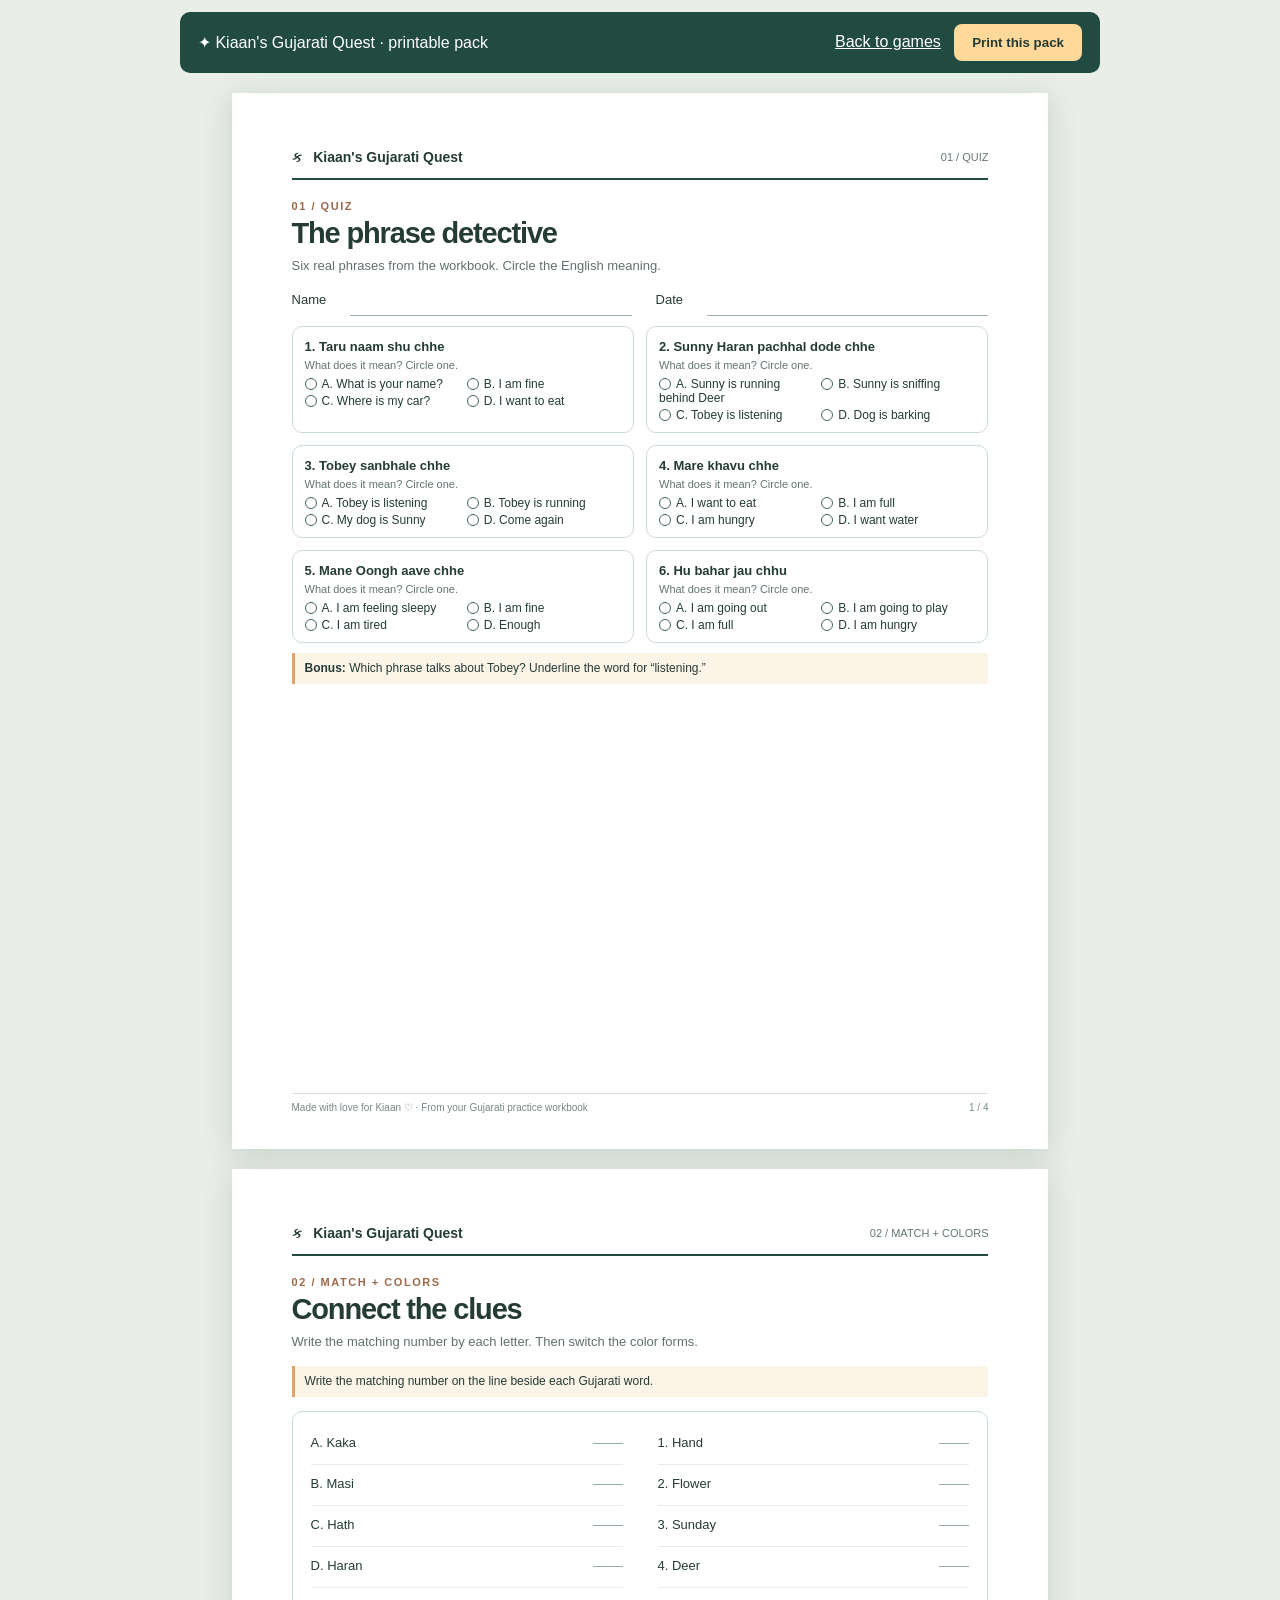
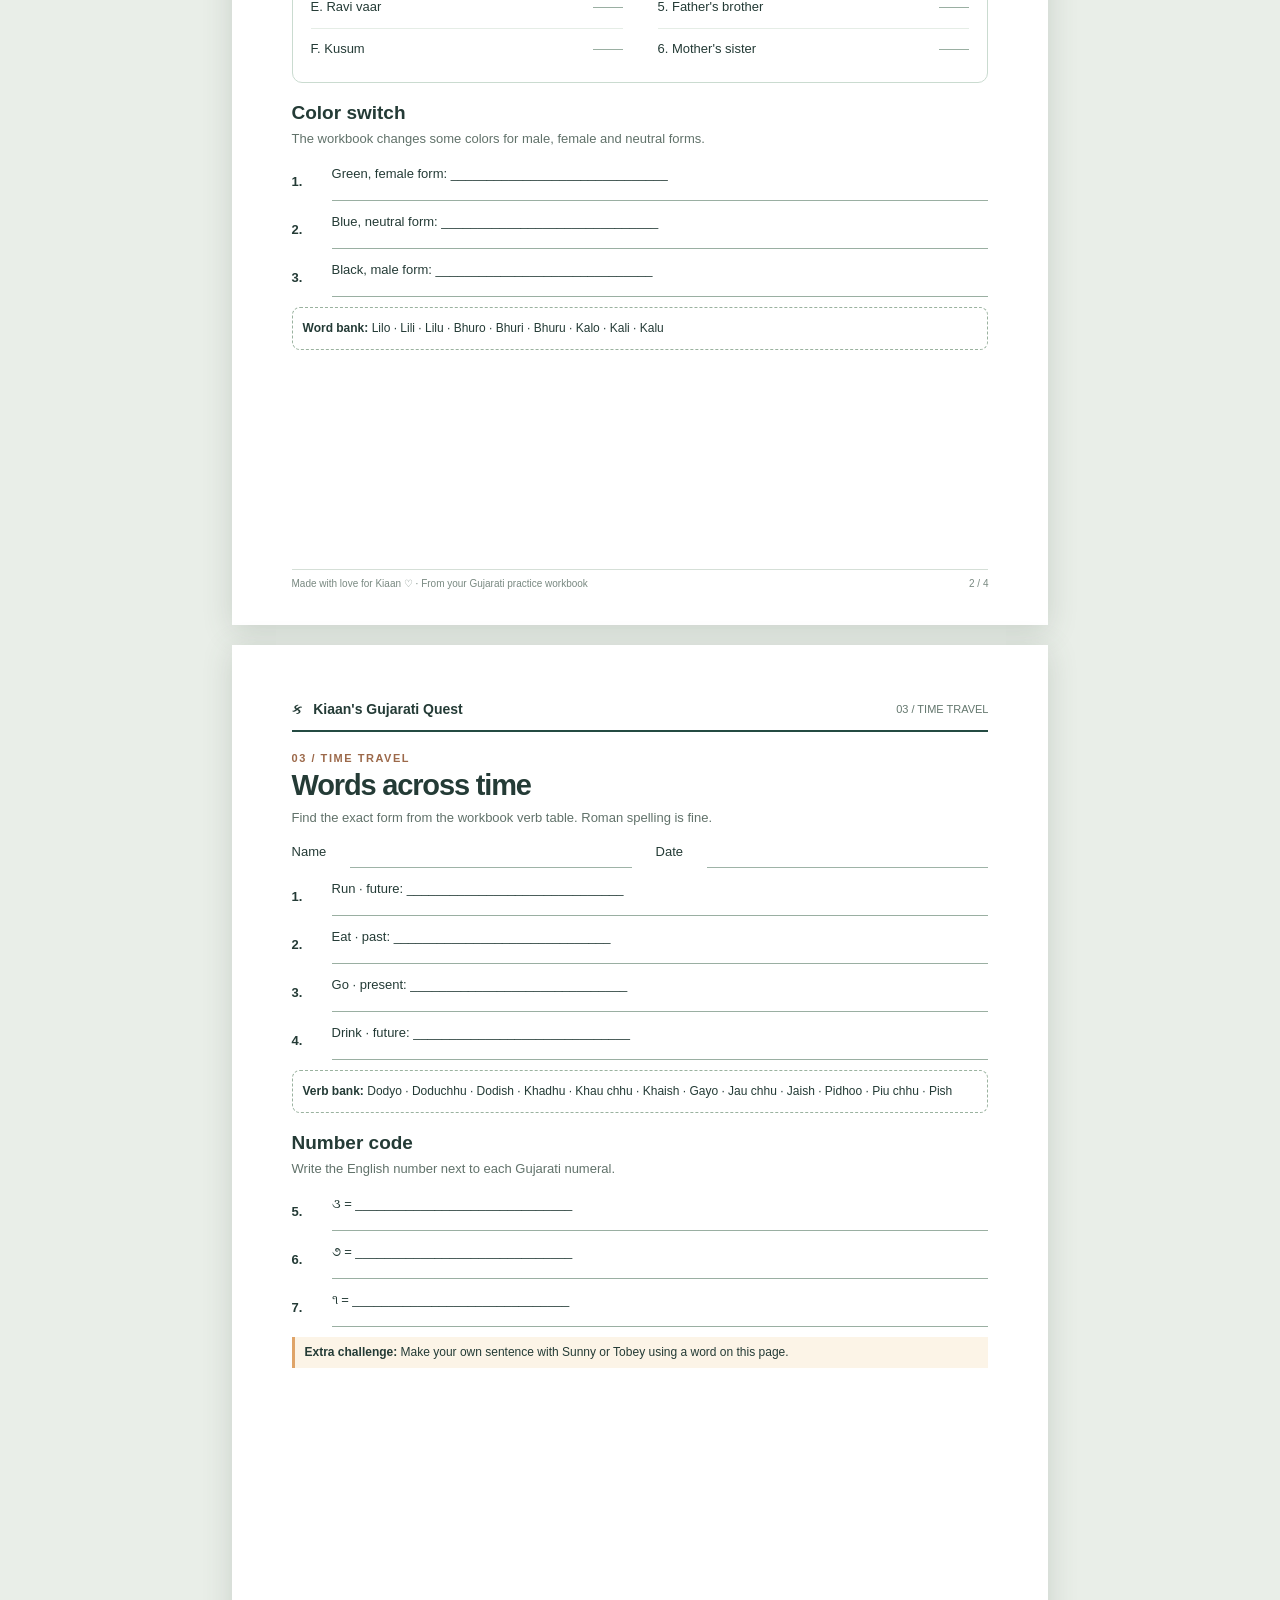
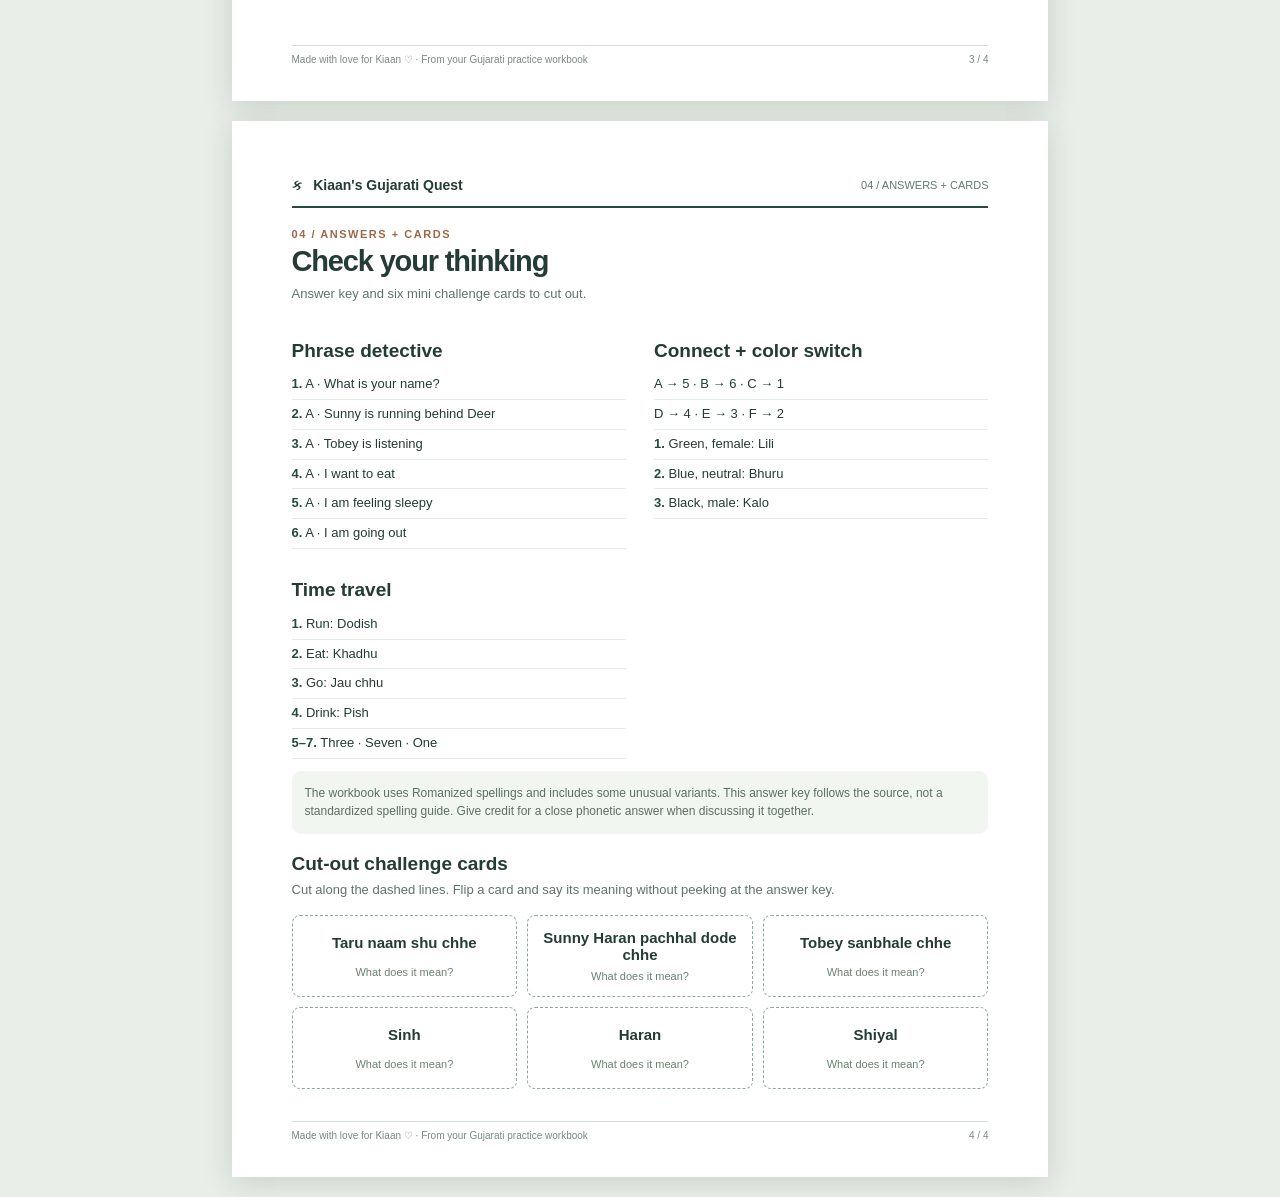
==== print.html @ 4baecba2 "Create print.html" ====
<!doctype html><html lang="en"><head><meta charset="utf-8"><meta name="viewport" content="width=device-width, initial-scale=1"><title>Kiaan's Gujarati Quest | Printable game</title><style>
:root{font-family:Arial,Helvetica,sans-serif;color:#243b36}*{box-sizing:border-box}body{margin:0;background:#e9eee8}.toolbar{max-width:920px;margin:12px auto;padding:12px 18px;background:#214a40;color:white;border-radius:10px;display:flex;align-items:center;justify-content:space-between;gap:10px}.toolbar a{color:white}.toolbar button{border:0;border-radius:8px;padding:11px 18px;background:#ffd99a;color:#203c36;font-weight:700;cursor:pointer}.sheet{width:8.5in;min-height:11in;margin:20px auto;padding:.58in .62in;background:white;box-shadow:0 5px 28px #40544630;position:relative;page-break-after:always}.sheet:last-child{page-break-after:auto}.mast{display:flex;justify-content:space-between;align-items:center;border-bottom:2px solid #244b42;padding-bottom:12px}.mast b{font-size:14px}.mast span{font-size:11px;color:#65786f}.eyebrow{margin:20px 0 4px;font-size:11px;letter-spacing:.14em;text-transform:uppercase;color:#9c694a;font-weight:700}h1{font-size:29px;letter-spacing:-.04em;margin:5px 0 7px}h2{font-size:19px;margin:19px 0 6px}p{font-size:13px;line-height:1.45}.sub{color:#61726a;margin:3px 0 14px}.line{height:1px;background:#cbd6d0}.name-row{display:flex;gap:24px;font-size:13px;margin:16px 0 10px}.name-row span{flex:1;border-bottom:1px solid #9eb3a7;min-height:24px}.qgrid{display:grid;grid-template-columns:1fr 1fr;gap:12px}.q{border:1px solid #cadbd0;border-radius:10px;padding:10px 12px;min-height:91px;break-inside:avoid}.q b{font-size:13px}.q small{display:block;color:#61756a;margin:4px 0;font-size:11px}.choices{display:grid;grid-template-columns:1fr 1fr;gap:3px 8px;margin-top:6px;font-size:12px}.choices span{white-space:normal}.bubble{display:inline-block;width:12px;height:12px;border:1.5px solid #45645a;border-radius:50%;vertical-align:middle;margin-right:5px}.instructions{border-left:3px solid #dfa469;padding:7px 10px;background:#fcf4e7;font-size:12px;margin:10px 0 14px}.pairbox{border:1px solid #cadbd0;border-radius:10px;padding:12px 18px;display:grid;grid-template-columns:1fr 1fr;gap:0 35px}.pairbox p{display:flex;align-items:center;justify-content:space-between;margin:0;min-height:41px;border-bottom:1px solid #e5ede6;font-size:13px}.pairbox p:nth-last-child(-n+2){border:0}.pairbox i{display:inline-block;width:30px;border-bottom:1px solid #9aafa2}.write-row{display:grid;grid-template-columns:30px 1fr;gap:10px;align-items:center;margin:5px 0 10px;font-size:13px}.write-row>div{border-bottom:1px solid #9aafa2;min-height:38px;padding-top:3px}.wordbank{padding:10px;border:1px dashed #9ab29f;border-radius:8px;font-size:12px;line-height:1.8}.foot{position:absolute;bottom:.37in;left:.62in;right:.62in;font-size:10px;color:#798981;border-top:1px solid #d5dfd7;padding-top:8px;display:flex;justify-content:space-between}.key-grid{display:grid;grid-template-columns:1fr 1fr;gap:8px 28px;font-size:13px;line-height:1.45}.key-grid p{margin:0;padding:5px 0;border-bottom:1px solid #e5ece5}.key-grid b{color:#244b42}.note{font-size:12px;color:#5b7065;background:#f2f6f0;padding:13px;border-radius:9px;line-height:1.55}.card-grid{display:grid;grid-template-columns:repeat(3,1fr);gap:10px;margin:15px 0}.card{height:82px;border:1.5px dashed #8aab98;border-radius:8px;display:grid;place-items:center;text-align:center;padding:10px;font-size:15px;font-weight:700;break-inside:avoid}.card small{font-size:11px;font-weight:400;color:#698272}.print-extras{display:none}@media(max-width:900px){.sheet{width:min(8.5in,100%);margin:12px auto;padding:32px 24px}.toolbar{margin:0;border-radius:0}.foot{left:24px;right:24px}}@media(max-width:600px){.qgrid,.key-grid{grid-template-columns:1fr}.card-grid{grid-template-columns:repeat(2,1fr)}.sheet{min-height:0;padding-bottom:70px}.foot{bottom:18px}.toolbar{font-size:12px}}@page{size:letter;margin:0}@media print{body{background:white}.toolbar{display:none}.sheet{width:8.5in;height:11in;min-height:11in;margin:0;box-shadow:none;padding:.58in .62in;overflow:hidden;break-after:page;page-break-after:always}.sheet:last-child{break-after:auto;page-break-after:auto}.qgrid,.key-grid{grid-template-columns:1fr 1fr}.card-grid{grid-template-columns:repeat(3,1fr)}.foot{left:.62in;right:.62in;bottom:.37in}button{display:none}}
</style></head><body><div class="toolbar"><span>✦ Kiaan's Gujarati Quest · printable pack</span><div><a href="./">Back to games</a> &nbsp; <button onclick="window.print()">Print this pack</button></div></div><main id="pack"></main><script src="content.js"></script><script>
const D=window.WORKBOOK,esc=s=>String(s).replace(/[&<>"']/g,c=>({'&':'&amp;','<':'&lt;','>':'&gt;','"':'&quot;',"'":'&#39;'}[c]));const wrap=(section,title,intro,body,n)=>`<section class="sheet"><div class="mast"><b>ક &nbsp; Kiaan's Gujarati Quest</b><span>${section}</span></div><div class="eyebrow">${section}</div><h1>${title}</h1><p class="sub">${intro}</p>${body}<div class="foot"><span>Made with love for Kiaan ♡ · From your Gujarati practice workbook</span><span>${n} / 4</span></div></section>`;
const phrases=[D.phrases[0],D.phrases.find(x=>x.gu.startsWith('Sunny Haran')),D.phrases.find(x=>x.gu.startsWith('Tobey')),D.phrases.find(x=>x.gu==='Mare khavu chhe'),D.phrases.find(x=>x.gu==='Mane Oongh aave chhe'),D.phrases.find(x=>x.gu==='Hu bahar jau chhu')];const options=[['What is your name?','I am fine','Where is my car?','I want to eat'],['Sunny is running behind Deer','Sunny is sniffing','Tobey is listening','Dog is barking'],['Tobey is listening','Tobey is running','My dog is Sunny','Come again'],['I want to eat','I am full','I am hungry','I want water'],['I am feeling sleepy','I am fine','I am tired','Enough'],['I am going out','I am going to play','I am full','I am hungry']];let mc=phrases.map((x,i)=>`<div class="q"><b>${i+1}. ${esc(x.gu)}</b><small>What does it mean? Circle one.</small><div class="choices">${options[i].map((a,j)=>`<span><i class="bubble"></i>${'ABCD'[j]}. ${esc(a)}</span>`).join('')}</div></div>`).join('');let page1=wrap('01 / QUIZ','The phrase detective','Six real phrases from the workbook. Circle the English meaning.','<div class="name-row">Name <span></span> Date <span></span></div><div class="qgrid">'+mc+'</div><p class="instructions"><b>Bonus:</b> Which phrase talks about Tobey? Underline the word for “listening.”</p>',1);
let left=[['A','Kaka'],['B','Masi'],['C','Hath'],['D','Haran'],['E','Ravi vaar'],['F','Kusum']],right=[['1','Hand'],['2','Flower'],['3','Sunday'],['4','Deer'],['5',"Father's brother"],['6',"Mother's sister"]];let pairs='<div class="pairbox">'+left.map((x,i)=>`<p>${x[0]}. ${x[1]} <i></i></p><p>${right[i][0]}. ${right[i][1]} <i></i></p>`).join('')+'</div>';let colors=D.colors.filter(x=>['Green','Blue','Black'].includes(x.en));let questions=colors.map((x,i)=>`<div class="write-row"><b>${i+1}.</b><div>${x.en}, ${['female','neutral','male'][i]} form: ______________________________</div></div>`).join('');let page2=wrap('02 / MATCH + COLORS','Connect the clues','Write the matching number by each letter. Then switch the color forms.',`<p class="instructions">Write the matching number on the line beside each Gujarati word.</p>${pairs}<h2>Color switch</h2><p class="sub">The workbook changes some colors for male, female and neutral forms.</p>${questions}<div class="wordbank"><b>Word bank:</b> ${[...new Set(colors.flatMap(x=>[x.male,x.female,x.neutral]))].join(' · ')}</div>`,2);
let v=D.verbs.filter(x=>['Run','Eat','Go','Drink'].includes(x.en));let tense=v.map((x,i)=>`<div class="write-row"><b>${i+1}.</b><div>${x.en} · ${['future','past','present','future'][i]}: ______________________________</div></div>`).join('');let nums=D.numbers.slice(0,8);let numberQuestions=[['૩','Three'],['૭','Seven'],['૧','One']];let page3=wrap('03 / TIME TRAVEL','Words across time','Find the exact form from the workbook verb table. Roman spelling is fine.',`<div class="name-row">Name <span></span> Date <span></span></div>${tense}<div class="wordbank"><b>Verb bank:</b> ${v.flatMap(x=>[x.past,x.present,x.future]).join(' · ')}</div><h2>Number code</h2><p class="sub">Write the English number next to each Gujarati numeral.</p>${numberQuestions.map((x,i)=>`<div class="write-row"><b>${i+5}.</b><div>${x[0]} = ______________________________</div></div>`).join('')}<p class="instructions"><b>Extra challenge:</b> Make your own sentence with Sunny or Tobey using a word on this page.</p>`,3);
let answers=`<div class="key-grid"><div><h2>Phrase detective</h2>${phrases.map((x,i)=>`<p><b>${i+1}.</b> ${'ABCD'[options[i].indexOf(x.en)]} · ${esc(x.en)}</p>`).join('')}</div><div><h2>Connect + color switch</h2><p>A → 5 · B → 6 · C → 1</p><p>D → 4 · E → 3 · F → 2</p>${colors.map((x,i)=>`<p><b>${i+1}.</b> ${x.en}, ${['female','neutral','male'][i]}: ${esc(x[['female','neutral','male'][i]])}</p>`).join('')}</div><div><h2>Time travel</h2>${v.map((x,i)=>`<p><b>${i+1}.</b> ${x.en}: ${esc(x[['future','past','present','future'][i]])}</p>`).join('')}<p><b>5–7.</b> Three · Seven · One</p></div></div><p class="note">The workbook uses Romanized spellings and includes some unusual variants. This answer key follows the source, not a standardized spelling guide. Give credit for a close phonetic answer when discussing it together.</p><h2>Cut-out challenge cards</h2><p class="sub">Cut along the dashed lines. Flip a card and say its meaning without peeking at the answer key.</p><div class="card-grid">${[...phrases.slice(0,3),...D.animals.slice(-3)].map(x=>`<div class="card">${esc(x.gu)}<small>What does it mean?</small></div>`).join('')}</div>`;let page4=wrap('04 / ANSWERS + CARDS','Check your thinking','Answer key and six mini challenge cards to cut out.',answers,4);document.querySelector('#pack').innerHTML=page1+page2+page3+page4;
</script></body></html>
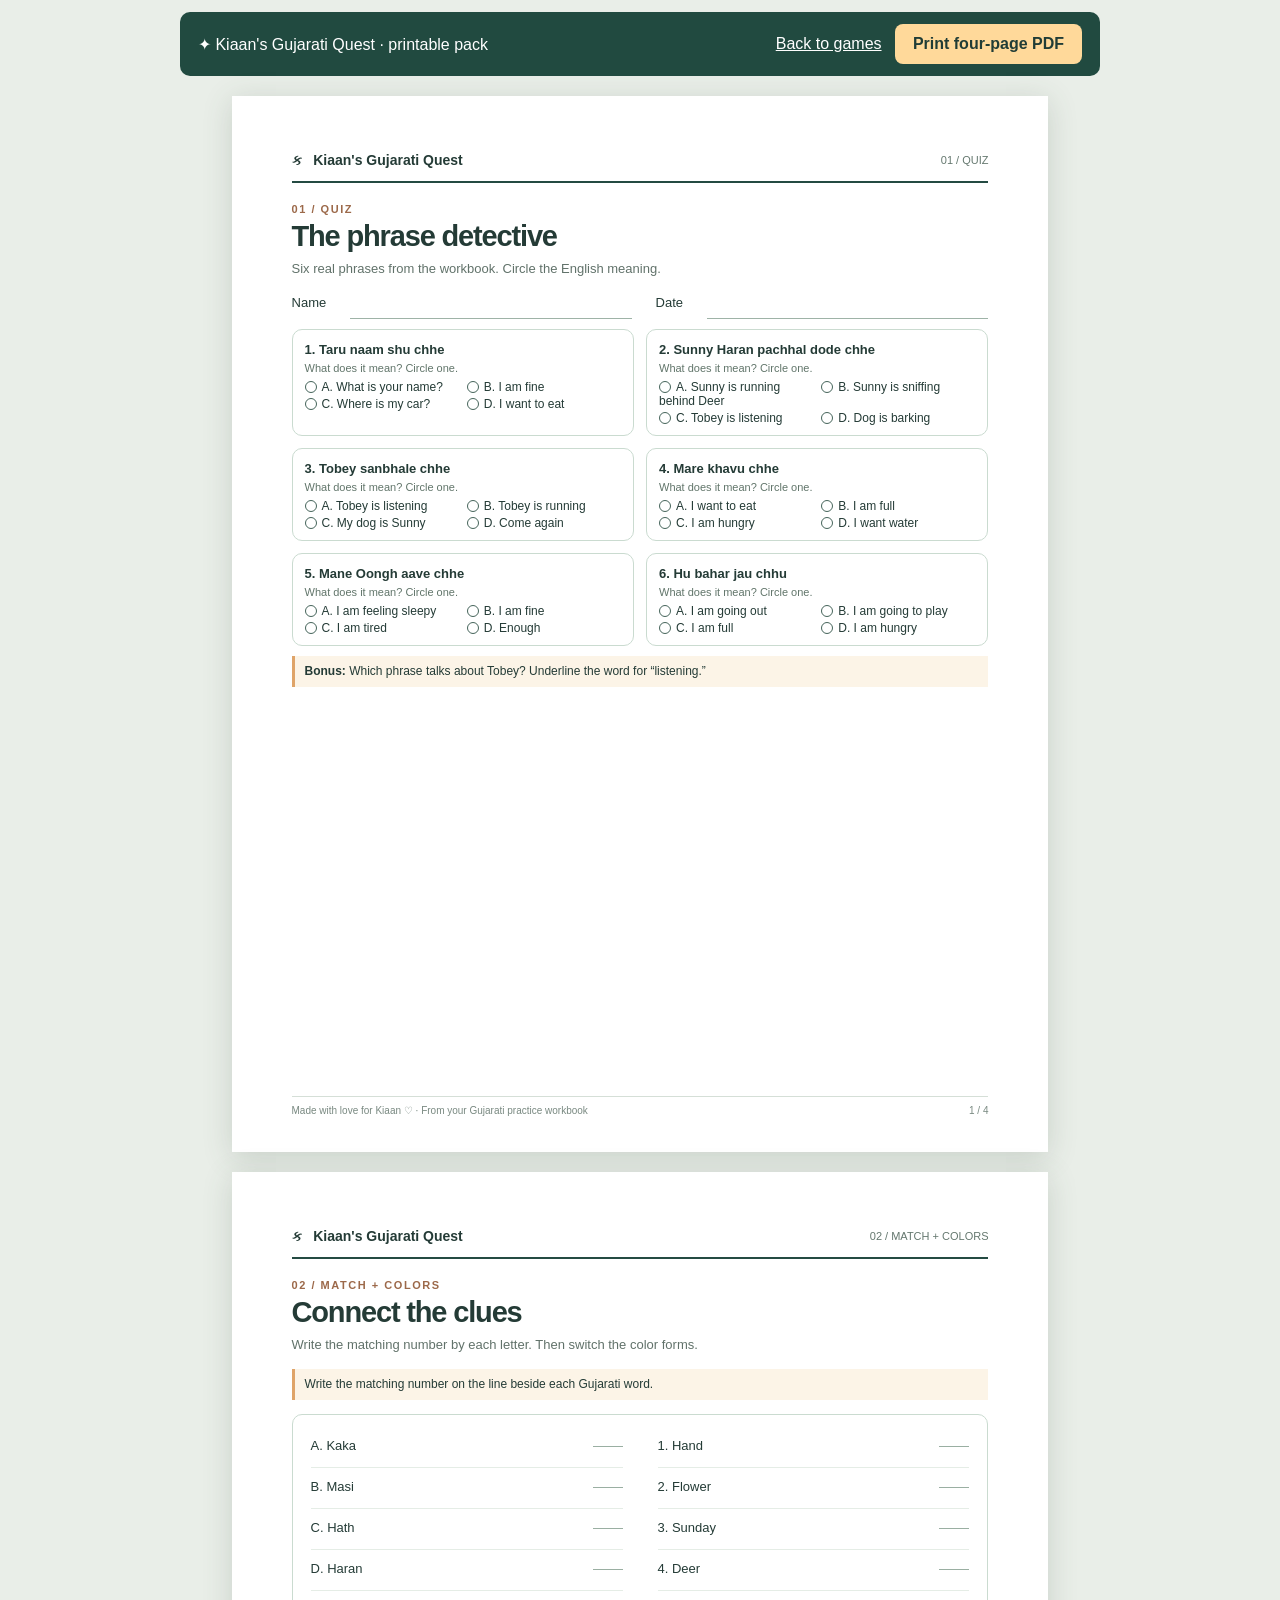
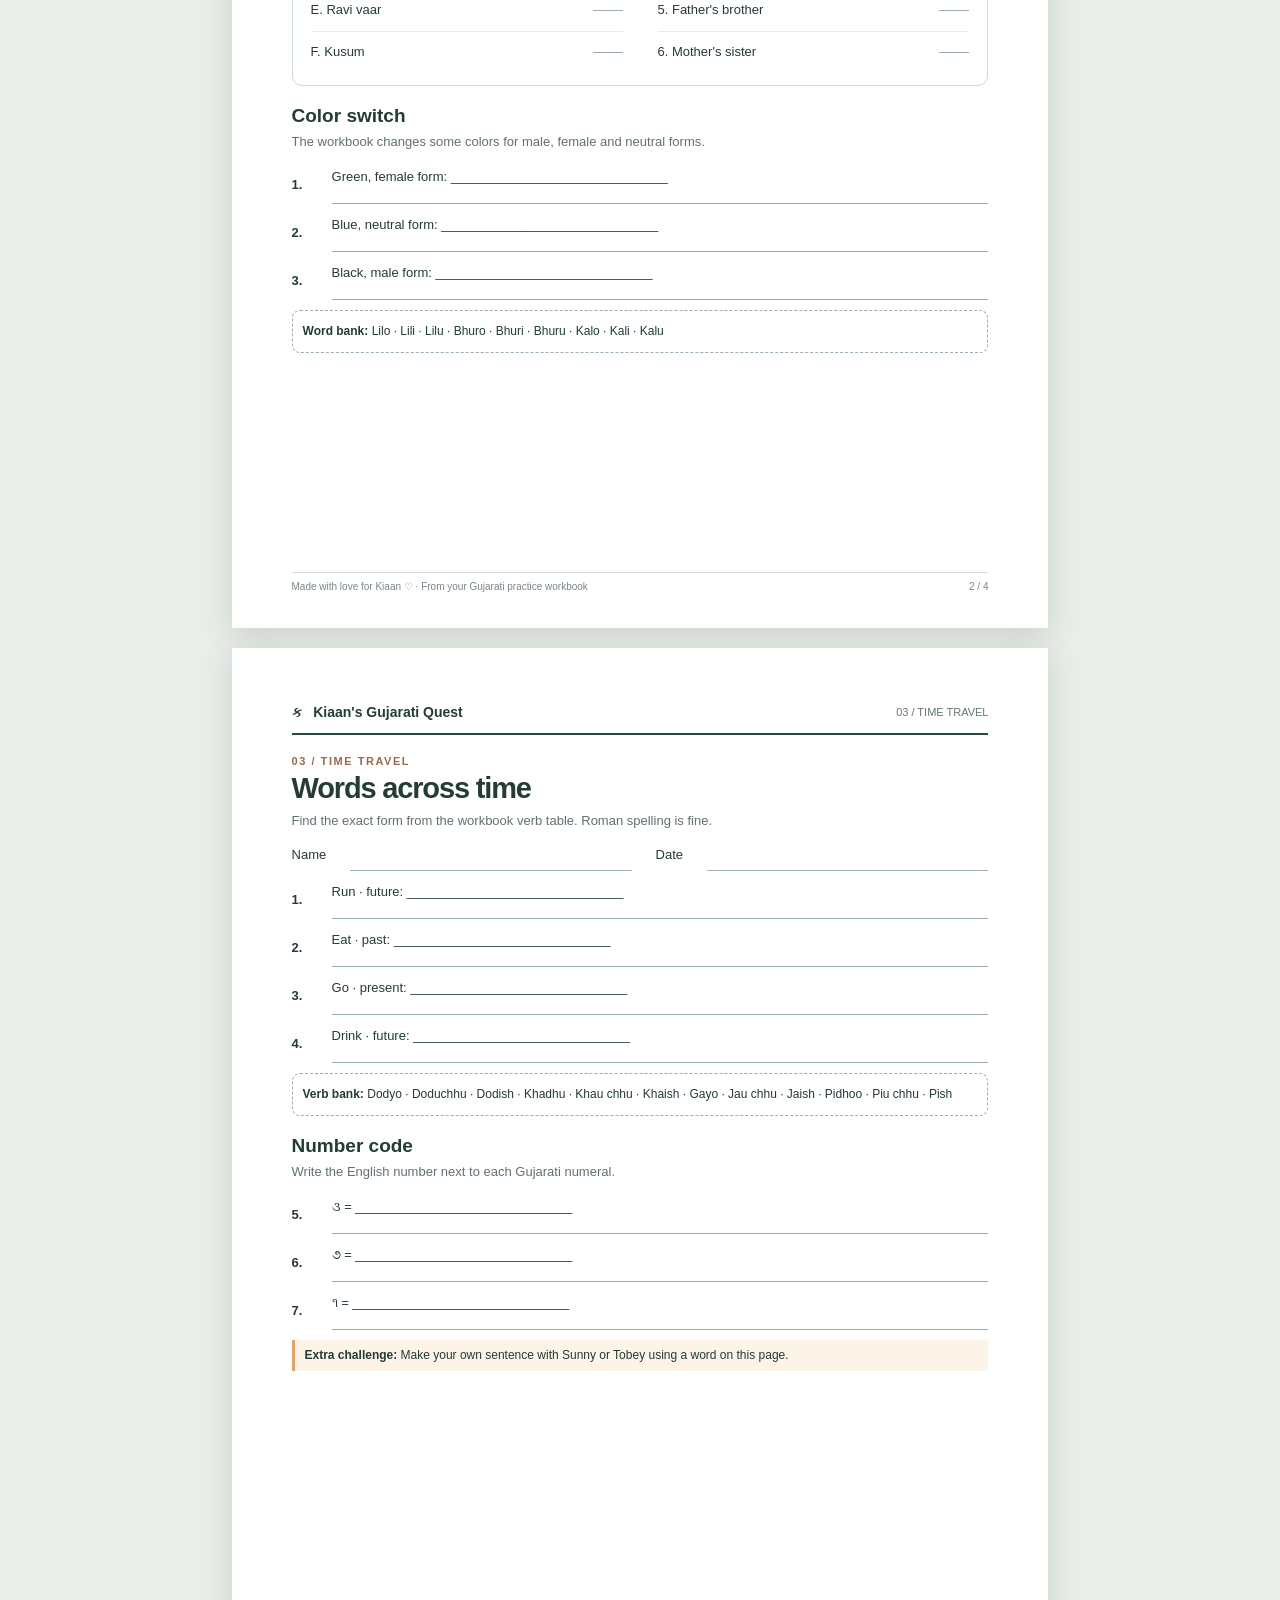
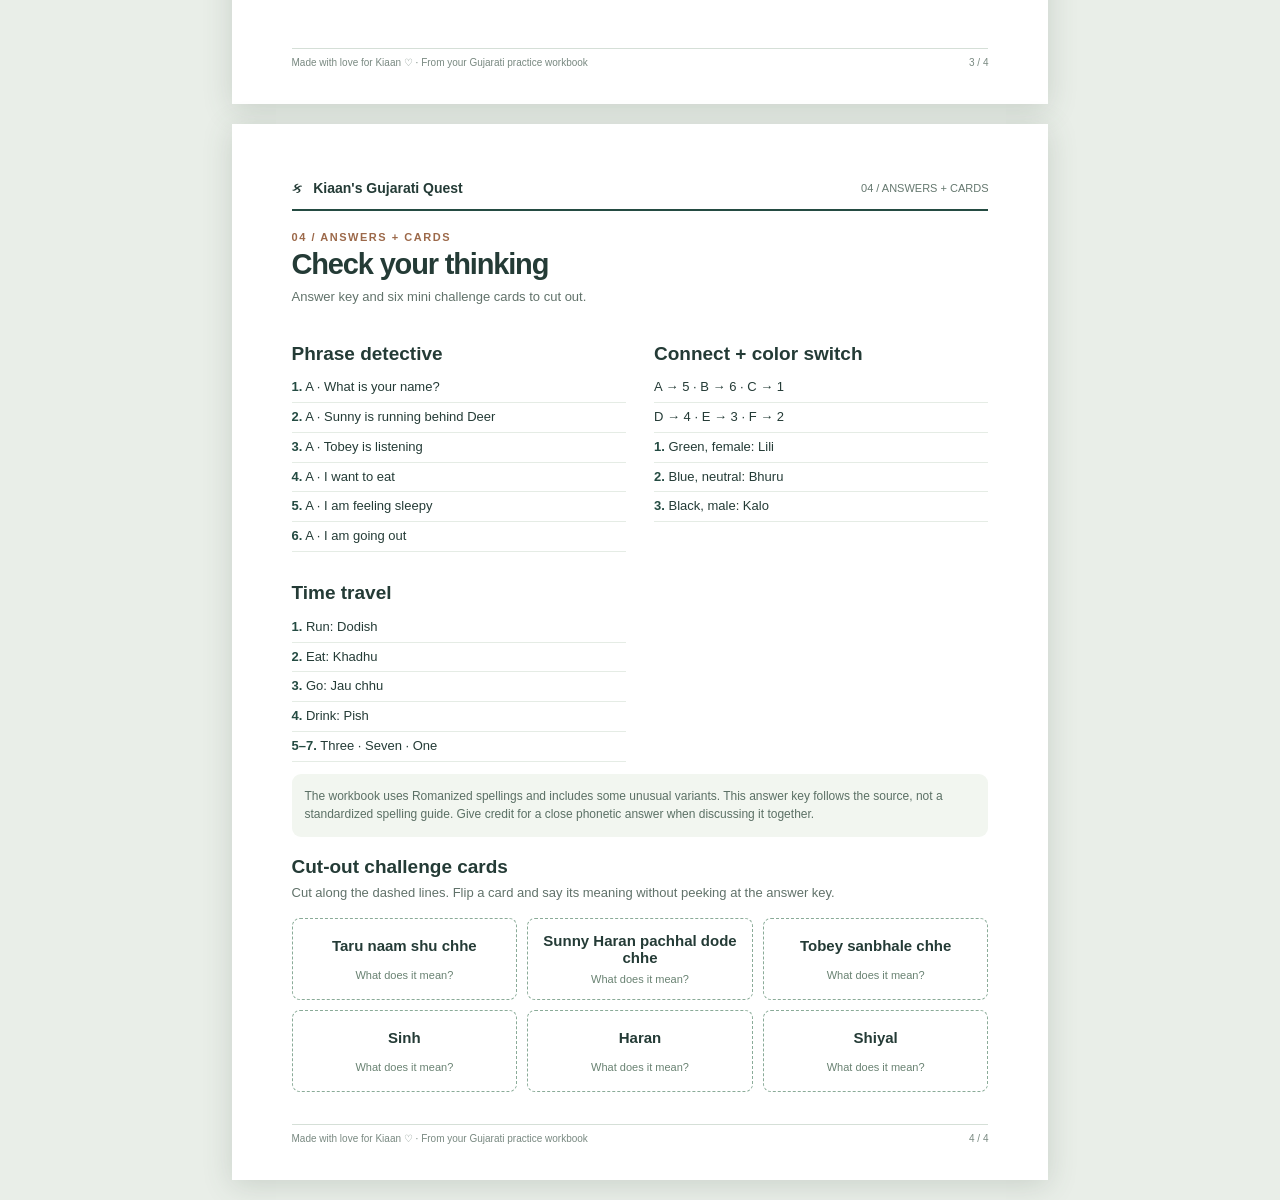
==== commit 51609552: "Fix printable quiz blank pages and link four-page PDF" ====
--- a/print.html
+++ b/print.html
@@ -1,6 +1,6 @@
 <!doctype html><html lang="en"><head><meta charset="utf-8"><meta name="viewport" content="width=device-width, initial-scale=1"><title>Kiaan's Gujarati Quest | Printable game</title><style>
-:root{font-family:Arial,Helvetica,sans-serif;color:#243b36}*{box-sizing:border-box}body{margin:0;background:#e9eee8}.toolbar{max-width:920px;margin:12px auto;padding:12px 18px;background:#214a40;color:white;border-radius:10px;display:flex;align-items:center;justify-content:space-between;gap:10px}.toolbar a{color:white}.toolbar button{border:0;border-radius:8px;padding:11px 18px;background:#ffd99a;color:#203c36;font-weight:700;cursor:pointer}.sheet{width:8.5in;min-height:11in;margin:20px auto;padding:.58in .62in;background:white;box-shadow:0 5px 28px #40544630;position:relative;page-break-after:always}.sheet:last-child{page-break-after:auto}.mast{display:flex;justify-content:space-between;align-items:center;border-bottom:2px solid #244b42;padding-bottom:12px}.mast b{font-size:14px}.mast span{font-size:11px;color:#65786f}.eyebrow{margin:20px 0 4px;font-size:11px;letter-spacing:.14em;text-transform:uppercase;color:#9c694a;font-weight:700}h1{font-size:29px;letter-spacing:-.04em;margin:5px 0 7px}h2{font-size:19px;margin:19px 0 6px}p{font-size:13px;line-height:1.45}.sub{color:#61726a;margin:3px 0 14px}.line{height:1px;background:#cbd6d0}.name-row{display:flex;gap:24px;font-size:13px;margin:16px 0 10px}.name-row span{flex:1;border-bottom:1px solid #9eb3a7;min-height:24px}.qgrid{display:grid;grid-template-columns:1fr 1fr;gap:12px}.q{border:1px solid #cadbd0;border-radius:10px;padding:10px 12px;min-height:91px;break-inside:avoid}.q b{font-size:13px}.q small{display:block;color:#61756a;margin:4px 0;font-size:11px}.choices{display:grid;grid-template-columns:1fr 1fr;gap:3px 8px;margin-top:6px;font-size:12px}.choices span{white-space:normal}.bubble{display:inline-block;width:12px;height:12px;border:1.5px solid #45645a;border-radius:50%;vertical-align:middle;margin-right:5px}.instructions{border-left:3px solid #dfa469;padding:7px 10px;background:#fcf4e7;font-size:12px;margin:10px 0 14px}.pairbox{border:1px solid #cadbd0;border-radius:10px;padding:12px 18px;display:grid;grid-template-columns:1fr 1fr;gap:0 35px}.pairbox p{display:flex;align-items:center;justify-content:space-between;margin:0;min-height:41px;border-bottom:1px solid #e5ede6;font-size:13px}.pairbox p:nth-last-child(-n+2){border:0}.pairbox i{display:inline-block;width:30px;border-bottom:1px solid #9aafa2}.write-row{display:grid;grid-template-columns:30px 1fr;gap:10px;align-items:center;margin:5px 0 10px;font-size:13px}.write-row>div{border-bottom:1px solid #9aafa2;min-height:38px;padding-top:3px}.wordbank{padding:10px;border:1px dashed #9ab29f;border-radius:8px;font-size:12px;line-height:1.8}.foot{position:absolute;bottom:.37in;left:.62in;right:.62in;font-size:10px;color:#798981;border-top:1px solid #d5dfd7;padding-top:8px;display:flex;justify-content:space-between}.key-grid{display:grid;grid-template-columns:1fr 1fr;gap:8px 28px;font-size:13px;line-height:1.45}.key-grid p{margin:0;padding:5px 0;border-bottom:1px solid #e5ece5}.key-grid b{color:#244b42}.note{font-size:12px;color:#5b7065;background:#f2f6f0;padding:13px;border-radius:9px;line-height:1.55}.card-grid{display:grid;grid-template-columns:repeat(3,1fr);gap:10px;margin:15px 0}.card{height:82px;border:1.5px dashed #8aab98;border-radius:8px;display:grid;place-items:center;text-align:center;padding:10px;font-size:15px;font-weight:700;break-inside:avoid}.card small{font-size:11px;font-weight:400;color:#698272}.print-extras{display:none}@media(max-width:900px){.sheet{width:min(8.5in,100%);margin:12px auto;padding:32px 24px}.toolbar{margin:0;border-radius:0}.foot{left:24px;right:24px}}@media(max-width:600px){.qgrid,.key-grid{grid-template-columns:1fr}.card-grid{grid-template-columns:repeat(2,1fr)}.sheet{min-height:0;padding-bottom:70px}.foot{bottom:18px}.toolbar{font-size:12px}}@page{size:letter;margin:0}@media print{body{background:white}.toolbar{display:none}.sheet{width:8.5in;height:11in;min-height:11in;margin:0;box-shadow:none;padding:.58in .62in;overflow:hidden;break-after:page;page-break-after:always}.sheet:last-child{break-after:auto;page-break-after:auto}.qgrid,.key-grid{grid-template-columns:1fr 1fr}.card-grid{grid-template-columns:repeat(3,1fr)}.foot{left:.62in;right:.62in;bottom:.37in}button{display:none}}
-</style></head><body><div class="toolbar"><span>✦ Kiaan's Gujarati Quest · printable pack</span><div><a href="./">Back to games</a> &nbsp; <button onclick="window.print()">Print this pack</button></div></div><main id="pack"></main><script src="content.js"></script><script>
+:root{font-family:Arial,Helvetica,sans-serif;color:#243b36}*{box-sizing:border-box}body{margin:0;background:#e9eee8}.toolbar{max-width:920px;margin:12px auto;padding:12px 18px;background:#214a40;color:white;border-radius:10px;display:flex;align-items:center;justify-content:space-between;gap:10px}.toolbar a{color:white}.toolbar .print-button{display:inline-block;border:0;border-radius:8px;padding:11px 18px;background:#ffd99a;color:#203c36;font-weight:700;cursor:pointer;text-decoration:none}.sheet{width:8.5in;min-height:11in;margin:20px auto;padding:.58in .62in;background:white;box-shadow:0 5px 28px #40544630;position:relative;page-break-after:always}.sheet:last-child{page-break-after:auto}.mast{display:flex;justify-content:space-between;align-items:center;border-bottom:2px solid #244b42;padding-bottom:12px}.mast b{font-size:14px}.mast span{font-size:11px;color:#65786f}.eyebrow{margin:20px 0 4px;font-size:11px;letter-spacing:.14em;text-transform:uppercase;color:#9c694a;font-weight:700}h1{font-size:29px;letter-spacing:-.04em;margin:5px 0 7px}h2{font-size:19px;margin:19px 0 6px}p{font-size:13px;line-height:1.45}.sub{color:#61726a;margin:3px 0 14px}.line{height:1px;background:#cbd6d0}.name-row{display:flex;gap:24px;font-size:13px;margin:16px 0 10px}.name-row span{flex:1;border-bottom:1px solid #9eb3a7;min-height:24px}.qgrid{display:grid;grid-template-columns:1fr 1fr;gap:12px}.q{border:1px solid #cadbd0;border-radius:10px;padding:10px 12px;min-height:91px;break-inside:avoid}.q b{font-size:13px}.q small{display:block;color:#61756a;margin:4px 0;font-size:11px}.choices{display:grid;grid-template-columns:1fr 1fr;gap:3px 8px;margin-top:6px;font-size:12px}.choices span{white-space:normal}.bubble{display:inline-block;width:12px;height:12px;border:1.5px solid #45645a;border-radius:50%;vertical-align:middle;margin-right:5px}.instructions{border-left:3px solid #dfa469;padding:7px 10px;background:#fcf4e7;font-size:12px;margin:10px 0 14px}.pairbox{border:1px solid #cadbd0;border-radius:10px;padding:12px 18px;display:grid;grid-template-columns:1fr 1fr;gap:0 35px}.pairbox p{display:flex;align-items:center;justify-content:space-between;margin:0;min-height:41px;border-bottom:1px solid #e5ede6;font-size:13px}.pairbox p:nth-last-child(-n+2){border:0}.pairbox i{display:inline-block;width:30px;border-bottom:1px solid #9aafa2}.write-row{display:grid;grid-template-columns:30px 1fr;gap:10px;align-items:center;margin:5px 0 10px;font-size:13px}.write-row>div{border-bottom:1px solid #9aafa2;min-height:38px;padding-top:3px}.wordbank{padding:10px;border:1px dashed #9ab29f;border-radius:8px;font-size:12px;line-height:1.8}.foot{position:absolute;bottom:.37in;left:.62in;right:.62in;font-size:10px;color:#798981;border-top:1px solid #d5dfd7;padding-top:8px;display:flex;justify-content:space-between}.key-grid{display:grid;grid-template-columns:1fr 1fr;gap:8px 28px;font-size:13px;line-height:1.45}.key-grid p{margin:0;padding:5px 0;border-bottom:1px solid #e5ece5}.key-grid b{color:#244b42}.note{font-size:12px;color:#5b7065;background:#f2f6f0;padding:13px;border-radius:9px;line-height:1.55}.card-grid{display:grid;grid-template-columns:repeat(3,1fr);gap:10px;margin:15px 0}.card{height:82px;border:1.5px dashed #8aab98;border-radius:8px;display:grid;place-items:center;text-align:center;padding:10px;font-size:15px;font-weight:700;break-inside:avoid}.card small{font-size:11px;font-weight:400;color:#698272}.print-extras{display:none}@media(max-width:900px){.sheet{width:min(8.5in,100%);margin:12px auto;padding:32px 24px}.toolbar{margin:0;border-radius:0}.foot{left:24px;right:24px}}@media(max-width:600px){.qgrid,.key-grid{grid-template-columns:1fr}.card-grid{grid-template-columns:repeat(2,1fr)}.sheet{min-height:0;padding-bottom:70px}.foot{bottom:18px}.toolbar{font-size:12px}}@page{size:letter;margin:.5in}@media print{html,body,main{margin:0;padding:0}body{background:white}.toolbar{display:none}.sheet{display:block;position:relative;width:auto;height:auto;min-height:9.6in;margin:0;padding:0;box-shadow:none;overflow:visible;break-inside:auto;page-break-inside:auto;break-before:auto;page-break-before:auto;break-after:page;page-break-after:always}.sheet:last-child{break-after:auto;page-break-after:auto}.qgrid,.key-grid{grid-template-columns:1fr 1fr}.card-grid{grid-template-columns:repeat(3,1fr)}.foot{position:absolute;display:flex;left:0;right:0;bottom:0}button{display:none}}
+</style></head><body><div class="toolbar"><span>✦ Kiaan's Gujarati Quest · printable pack</span><div><a href="./">Back to games</a> &nbsp; <a class="print-button" href="https://drive.google.com/file/d/1RoGqha-FG21DW2GLYvZslNWpG9IBpmnW/view?usp=drivesdk&amp;authuser=amitshahjc%40gmail.com">Print four-page PDF</a></div></div><main id="pack"></main><script src="content.js"></script><script>
 const D=window.WORKBOOK,esc=s=>String(s).replace(/[&<>"']/g,c=>({'&':'&amp;','<':'&lt;','>':'&gt;','"':'&quot;',"'":'&#39;'}[c]));const wrap=(section,title,intro,body,n)=>`<section class="sheet"><div class="mast"><b>ક &nbsp; Kiaan's Gujarati Quest</b><span>${section}</span></div><div class="eyebrow">${section}</div><h1>${title}</h1><p class="sub">${intro}</p>${body}<div class="foot"><span>Made with love for Kiaan ♡ · From your Gujarati practice workbook</span><span>${n} / 4</span></div></section>`;
 const phrases=[D.phrases[0],D.phrases.find(x=>x.gu.startsWith('Sunny Haran')),D.phrases.find(x=>x.gu.startsWith('Tobey')),D.phrases.find(x=>x.gu==='Mare khavu chhe'),D.phrases.find(x=>x.gu==='Mane Oongh aave chhe'),D.phrases.find(x=>x.gu==='Hu bahar jau chhu')];const options=[['What is your name?','I am fine','Where is my car?','I want to eat'],['Sunny is running behind Deer','Sunny is sniffing','Tobey is listening','Dog is barking'],['Tobey is listening','Tobey is running','My dog is Sunny','Come again'],['I want to eat','I am full','I am hungry','I want water'],['I am feeling sleepy','I am fine','I am tired','Enough'],['I am going out','I am going to play','I am full','I am hungry']];let mc=phrases.map((x,i)=>`<div class="q"><b>${i+1}. ${esc(x.gu)}</b><small>What does it mean? Circle one.</small><div class="choices">${options[i].map((a,j)=>`<span><i class="bubble"></i>${'ABCD'[j]}. ${esc(a)}</span>`).join('')}</div></div>`).join('');let page1=wrap('01 / QUIZ','The phrase detective','Six real phrases from the workbook. Circle the English meaning.','<div class="name-row">Name <span></span> Date <span></span></div><div class="qgrid">'+mc+'</div><p class="instructions"><b>Bonus:</b> Which phrase talks about Tobey? Underline the word for “listening.”</p>',1);
 let left=[['A','Kaka'],['B','Masi'],['C','Hath'],['D','Haran'],['E','Ravi vaar'],['F','Kusum']],right=[['1','Hand'],['2','Flower'],['3','Sunday'],['4','Deer'],['5',"Father's brother"],['6',"Mother's sister"]];let pairs='<div class="pairbox">'+left.map((x,i)=>`<p>${x[0]}. ${x[1]} <i></i></p><p>${right[i][0]}. ${right[i][1]} <i></i></p>`).join('')+'</div>';let colors=D.colors.filter(x=>['Green','Blue','Black'].includes(x.en));let questions=colors.map((x,i)=>`<div class="write-row"><b>${i+1}.</b><div>${x.en}, ${['female','neutral','male'][i]} form: ______________________________</div></div>`).join('');let page2=wrap('02 / MATCH + COLORS','Connect the clues','Write the matching number by each letter. Then switch the color forms.',`<p class="instructions">Write the matching number on the line beside each Gujarati word.</p>${pairs}<h2>Color switch</h2><p class="sub">The workbook changes some colors for male, female and neutral forms.</p>${questions}<div class="wordbank"><b>Word bank:</b> ${[...new Set(colors.flatMap(x=>[x.male,x.female,x.neutral]))].join(' · ')}</div>`,2);
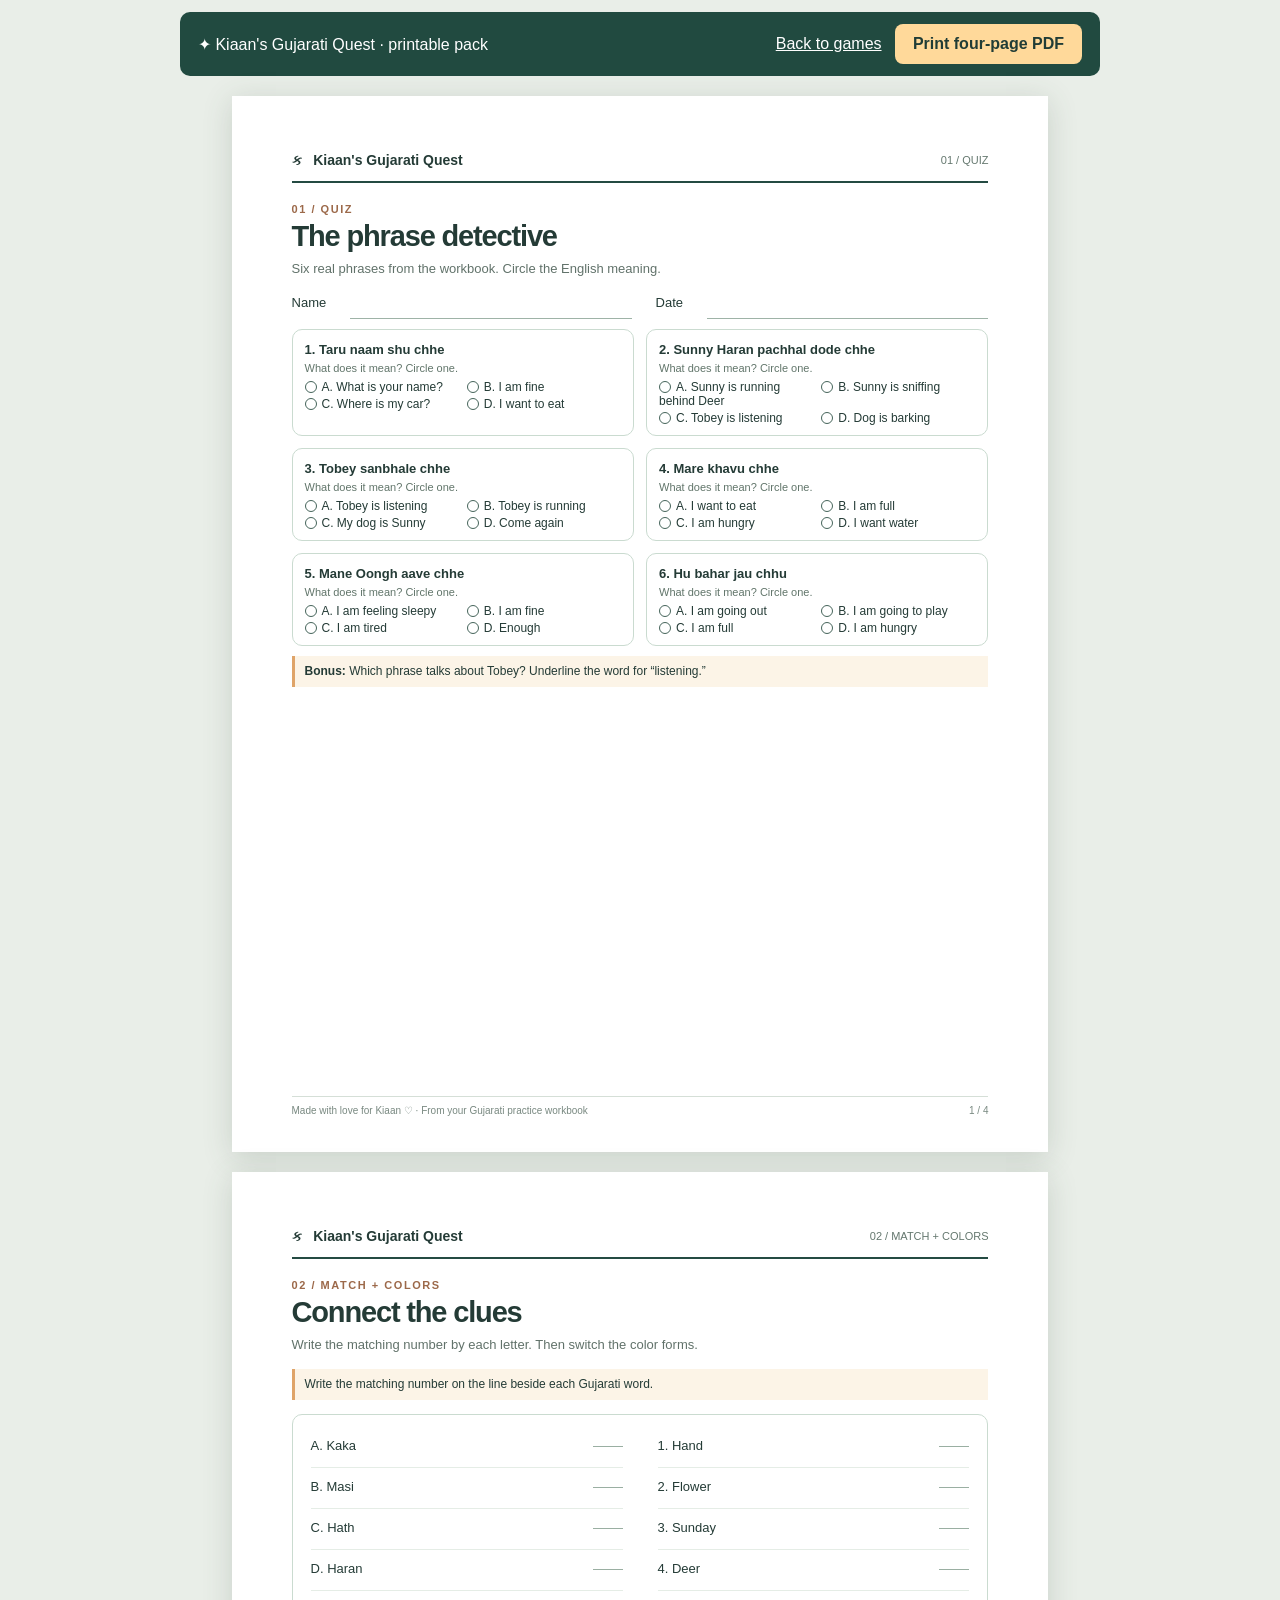
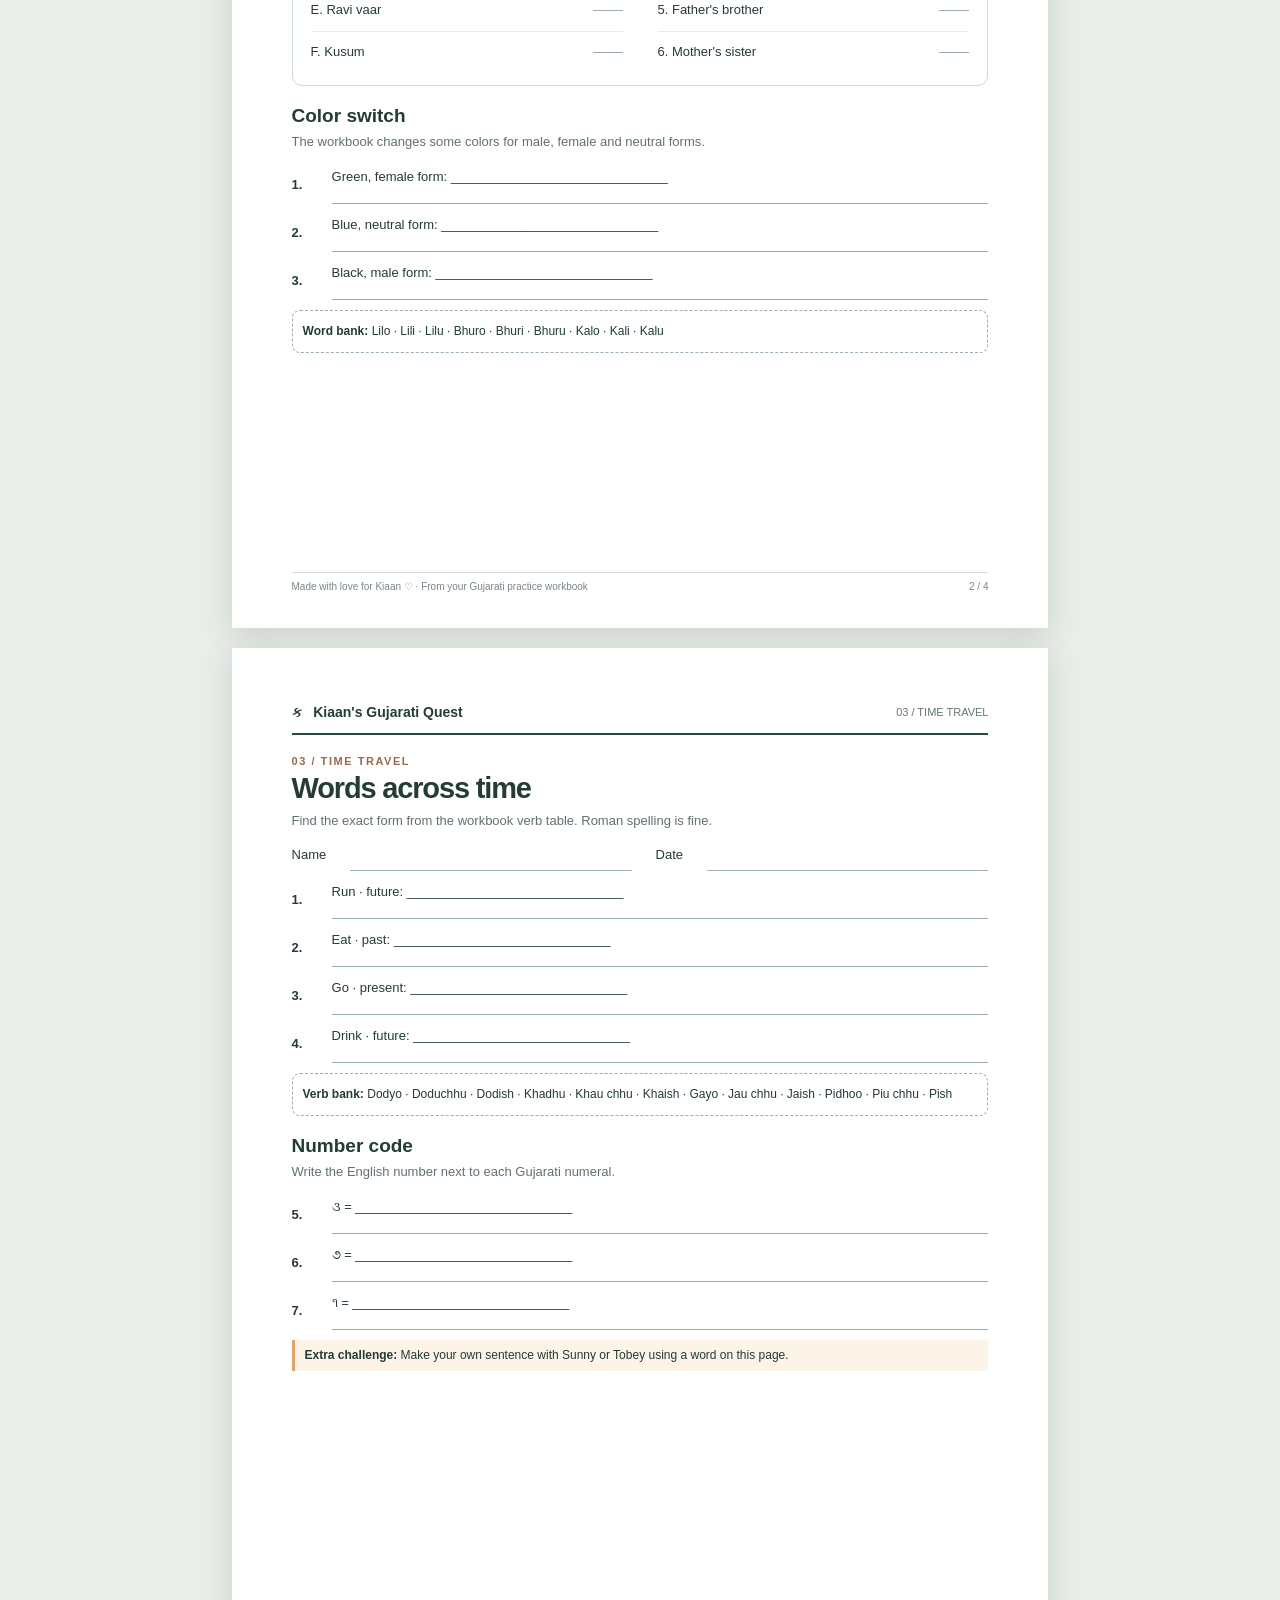
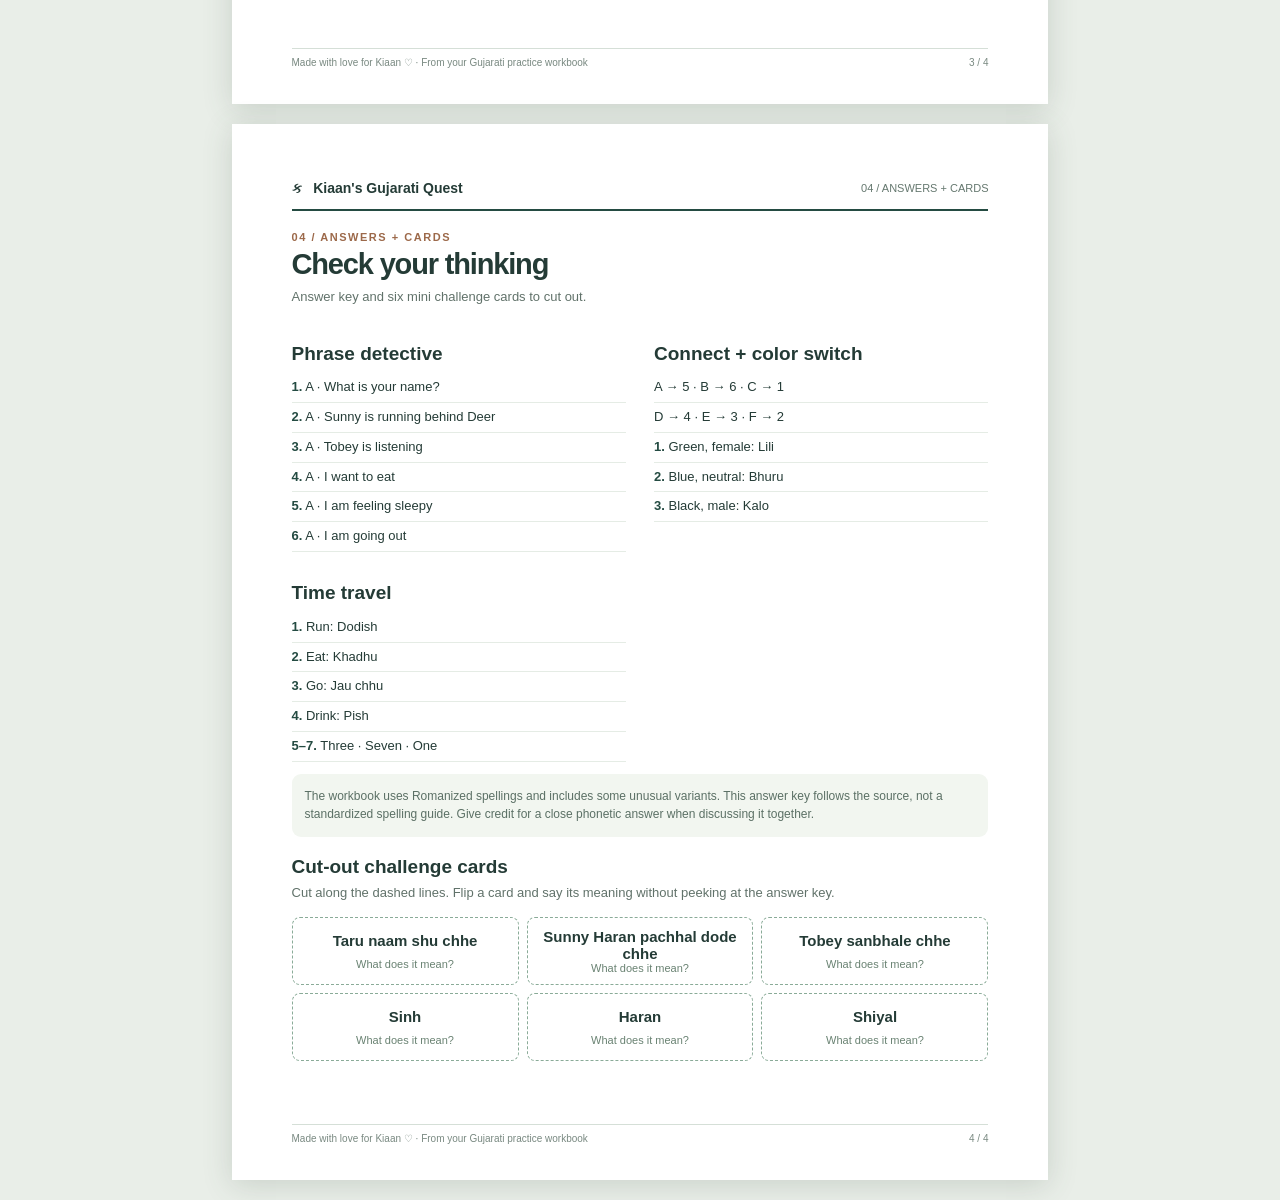
==== commit cb1bed98: "Keep printable cut-out cards clear of page footer" ====
--- a/print.html
+++ b/print.html
@@ -1,5 +1,5 @@
 <!doctype html><html lang="en"><head><meta charset="utf-8"><meta name="viewport" content="width=device-width, initial-scale=1"><title>Kiaan's Gujarati Quest | Printable game</title><style>
-:root{font-family:Arial,Helvetica,sans-serif;color:#243b36}*{box-sizing:border-box}body{margin:0;background:#e9eee8}.toolbar{max-width:920px;margin:12px auto;padding:12px 18px;background:#214a40;color:white;border-radius:10px;display:flex;align-items:center;justify-content:space-between;gap:10px}.toolbar a{color:white}.toolbar .print-button{display:inline-block;border:0;border-radius:8px;padding:11px 18px;background:#ffd99a;color:#203c36;font-weight:700;cursor:pointer;text-decoration:none}.sheet{width:8.5in;min-height:11in;margin:20px auto;padding:.58in .62in;background:white;box-shadow:0 5px 28px #40544630;position:relative;page-break-after:always}.sheet:last-child{page-break-after:auto}.mast{display:flex;justify-content:space-between;align-items:center;border-bottom:2px solid #244b42;padding-bottom:12px}.mast b{font-size:14px}.mast span{font-size:11px;color:#65786f}.eyebrow{margin:20px 0 4px;font-size:11px;letter-spacing:.14em;text-transform:uppercase;color:#9c694a;font-weight:700}h1{font-size:29px;letter-spacing:-.04em;margin:5px 0 7px}h2{font-size:19px;margin:19px 0 6px}p{font-size:13px;line-height:1.45}.sub{color:#61726a;margin:3px 0 14px}.line{height:1px;background:#cbd6d0}.name-row{display:flex;gap:24px;font-size:13px;margin:16px 0 10px}.name-row span{flex:1;border-bottom:1px solid #9eb3a7;min-height:24px}.qgrid{display:grid;grid-template-columns:1fr 1fr;gap:12px}.q{border:1px solid #cadbd0;border-radius:10px;padding:10px 12px;min-height:91px;break-inside:avoid}.q b{font-size:13px}.q small{display:block;color:#61756a;margin:4px 0;font-size:11px}.choices{display:grid;grid-template-columns:1fr 1fr;gap:3px 8px;margin-top:6px;font-size:12px}.choices span{white-space:normal}.bubble{display:inline-block;width:12px;height:12px;border:1.5px solid #45645a;border-radius:50%;vertical-align:middle;margin-right:5px}.instructions{border-left:3px solid #dfa469;padding:7px 10px;background:#fcf4e7;font-size:12px;margin:10px 0 14px}.pairbox{border:1px solid #cadbd0;border-radius:10px;padding:12px 18px;display:grid;grid-template-columns:1fr 1fr;gap:0 35px}.pairbox p{display:flex;align-items:center;justify-content:space-between;margin:0;min-height:41px;border-bottom:1px solid #e5ede6;font-size:13px}.pairbox p:nth-last-child(-n+2){border:0}.pairbox i{display:inline-block;width:30px;border-bottom:1px solid #9aafa2}.write-row{display:grid;grid-template-columns:30px 1fr;gap:10px;align-items:center;margin:5px 0 10px;font-size:13px}.write-row>div{border-bottom:1px solid #9aafa2;min-height:38px;padding-top:3px}.wordbank{padding:10px;border:1px dashed #9ab29f;border-radius:8px;font-size:12px;line-height:1.8}.foot{position:absolute;bottom:.37in;left:.62in;right:.62in;font-size:10px;color:#798981;border-top:1px solid #d5dfd7;padding-top:8px;display:flex;justify-content:space-between}.key-grid{display:grid;grid-template-columns:1fr 1fr;gap:8px 28px;font-size:13px;line-height:1.45}.key-grid p{margin:0;padding:5px 0;border-bottom:1px solid #e5ece5}.key-grid b{color:#244b42}.note{font-size:12px;color:#5b7065;background:#f2f6f0;padding:13px;border-radius:9px;line-height:1.55}.card-grid{display:grid;grid-template-columns:repeat(3,1fr);gap:10px;margin:15px 0}.card{height:82px;border:1.5px dashed #8aab98;border-radius:8px;display:grid;place-items:center;text-align:center;padding:10px;font-size:15px;font-weight:700;break-inside:avoid}.card small{font-size:11px;font-weight:400;color:#698272}.print-extras{display:none}@media(max-width:900px){.sheet{width:min(8.5in,100%);margin:12px auto;padding:32px 24px}.toolbar{margin:0;border-radius:0}.foot{left:24px;right:24px}}@media(max-width:600px){.qgrid,.key-grid{grid-template-columns:1fr}.card-grid{grid-template-columns:repeat(2,1fr)}.sheet{min-height:0;padding-bottom:70px}.foot{bottom:18px}.toolbar{font-size:12px}}@page{size:letter;margin:.5in}@media print{html,body,main{margin:0;padding:0}body{background:white}.toolbar{display:none}.sheet{display:block;position:relative;width:auto;height:auto;min-height:9.6in;margin:0;padding:0;box-shadow:none;overflow:visible;break-inside:auto;page-break-inside:auto;break-before:auto;page-break-before:auto;break-after:page;page-break-after:always}.sheet:last-child{break-after:auto;page-break-after:auto}.qgrid,.key-grid{grid-template-columns:1fr 1fr}.card-grid{grid-template-columns:repeat(3,1fr)}.foot{position:absolute;display:flex;left:0;right:0;bottom:0}button{display:none}}
+:root{font-family:Arial,Helvetica,sans-serif;color:#243b36}*{box-sizing:border-box}body{margin:0;background:#e9eee8}.toolbar{max-width:920px;margin:12px auto;padding:12px 18px;background:#214a40;color:white;border-radius:10px;display:flex;align-items:center;justify-content:space-between;gap:10px}.toolbar a{color:white}.toolbar .print-button{display:inline-block;border:0;border-radius:8px;padding:11px 18px;background:#ffd99a;color:#203c36;font-weight:700;cursor:pointer;text-decoration:none}.sheet{width:8.5in;min-height:11in;margin:20px auto;padding:.58in .62in;background:white;box-shadow:0 5px 28px #40544630;position:relative;page-break-after:always}.sheet:last-child{page-break-after:auto}.mast{display:flex;justify-content:space-between;align-items:center;border-bottom:2px solid #244b42;padding-bottom:12px}.mast b{font-size:14px}.mast span{font-size:11px;color:#65786f}.eyebrow{margin:20px 0 4px;font-size:11px;letter-spacing:.14em;text-transform:uppercase;color:#9c694a;font-weight:700}h1{font-size:29px;letter-spacing:-.04em;margin:5px 0 7px}h2{font-size:19px;margin:19px 0 6px}p{font-size:13px;line-height:1.45}.sub{color:#61726a;margin:3px 0 14px}.line{height:1px;background:#cbd6d0}.name-row{display:flex;gap:24px;font-size:13px;margin:16px 0 10px}.name-row span{flex:1;border-bottom:1px solid #9eb3a7;min-height:24px}.qgrid{display:grid;grid-template-columns:1fr 1fr;gap:12px}.q{border:1px solid #cadbd0;border-radius:10px;padding:10px 12px;min-height:91px;break-inside:avoid}.q b{font-size:13px}.q small{display:block;color:#61756a;margin:4px 0;font-size:11px}.choices{display:grid;grid-template-columns:1fr 1fr;gap:3px 8px;margin-top:6px;font-size:12px}.choices span{white-space:normal}.bubble{display:inline-block;width:12px;height:12px;border:1.5px solid #45645a;border-radius:50%;vertical-align:middle;margin-right:5px}.instructions{border-left:3px solid #dfa469;padding:7px 10px;background:#fcf4e7;font-size:12px;margin:10px 0 14px}.pairbox{border:1px solid #cadbd0;border-radius:10px;padding:12px 18px;display:grid;grid-template-columns:1fr 1fr;gap:0 35px}.pairbox p{display:flex;align-items:center;justify-content:space-between;margin:0;min-height:41px;border-bottom:1px solid #e5ede6;font-size:13px}.pairbox p:nth-last-child(-n+2){border:0}.pairbox i{display:inline-block;width:30px;border-bottom:1px solid #9aafa2}.write-row{display:grid;grid-template-columns:30px 1fr;gap:10px;align-items:center;margin:5px 0 10px;font-size:13px}.write-row>div{border-bottom:1px solid #9aafa2;min-height:38px;padding-top:3px}.wordbank{padding:10px;border:1px dashed #9ab29f;border-radius:8px;font-size:12px;line-height:1.8}.foot{position:absolute;bottom:.37in;left:.62in;right:.62in;font-size:10px;color:#798981;border-top:1px solid #d5dfd7;padding-top:8px;display:flex;justify-content:space-between}.key-grid{display:grid;grid-template-columns:1fr 1fr;gap:8px 28px;font-size:13px;line-height:1.45}.key-grid p{margin:0;padding:5px 0;border-bottom:1px solid #e5ece5}.key-grid b{color:#244b42}.note{font-size:12px;color:#5b7065;background:#f2f6f0;padding:13px;border-radius:9px;line-height:1.55}.card-grid{display:grid;grid-template-columns:repeat(3,1fr);gap:8px;margin:10px 0}.card{height:68px;border:1.5px dashed #8aab98;border-radius:8px;display:grid;place-items:center;text-align:center;padding:10px;font-size:15px;font-weight:700;break-inside:avoid}.card small{font-size:11px;font-weight:400;color:#698272}.print-extras{display:none}@media(max-width:900px){.sheet{width:min(8.5in,100%);margin:12px auto;padding:32px 24px}.toolbar{margin:0;border-radius:0}.foot{left:24px;right:24px}}@media(max-width:600px){.qgrid,.key-grid{grid-template-columns:1fr}.card-grid{grid-template-columns:repeat(2,1fr)}.sheet{min-height:0;padding-bottom:70px}.foot{bottom:18px}.toolbar{font-size:12px}}@page{size:letter;margin:.5in}@media print{html,body,main{margin:0;padding:0}body{background:white}.toolbar{display:none}.sheet{display:block;position:relative;width:auto;height:auto;min-height:9.6in;margin:0;padding:0;box-shadow:none;overflow:visible;break-inside:auto;page-break-inside:auto;break-before:auto;page-break-before:auto;break-after:page;page-break-after:always}.sheet:last-child{break-after:auto;page-break-after:auto}.qgrid,.key-grid{grid-template-columns:1fr 1fr}.card-grid{grid-template-columns:repeat(3,1fr)}.foot{position:absolute;display:flex;left:0;right:0;bottom:0}button{display:none}}
 </style></head><body><div class="toolbar"><span>✦ Kiaan's Gujarati Quest · printable pack</span><div><a href="./">Back to games</a> &nbsp; <a class="print-button" href="https://drive.google.com/file/d/1RoGqha-FG21DW2GLYvZslNWpG9IBpmnW/view?usp=drivesdk&amp;authuser=amitshahjc%40gmail.com">Print four-page PDF</a></div></div><main id="pack"></main><script src="content.js"></script><script>
 const D=window.WORKBOOK,esc=s=>String(s).replace(/[&<>"']/g,c=>({'&':'&amp;','<':'&lt;','>':'&gt;','"':'&quot;',"'":'&#39;'}[c]));const wrap=(section,title,intro,body,n)=>`<section class="sheet"><div class="mast"><b>ક &nbsp; Kiaan's Gujarati Quest</b><span>${section}</span></div><div class="eyebrow">${section}</div><h1>${title}</h1><p class="sub">${intro}</p>${body}<div class="foot"><span>Made with love for Kiaan ♡ · From your Gujarati practice workbook</span><span>${n} / 4</span></div></section>`;
 const phrases=[D.phrases[0],D.phrases.find(x=>x.gu.startsWith('Sunny Haran')),D.phrases.find(x=>x.gu.startsWith('Tobey')),D.phrases.find(x=>x.gu==='Mare khavu chhe'),D.phrases.find(x=>x.gu==='Mane Oongh aave chhe'),D.phrases.find(x=>x.gu==='Hu bahar jau chhu')];const options=[['What is your name?','I am fine','Where is my car?','I want to eat'],['Sunny is running behind Deer','Sunny is sniffing','Tobey is listening','Dog is barking'],['Tobey is listening','Tobey is running','My dog is Sunny','Come again'],['I want to eat','I am full','I am hungry','I want water'],['I am feeling sleepy','I am fine','I am tired','Enough'],['I am going out','I am going to play','I am full','I am hungry']];let mc=phrases.map((x,i)=>`<div class="q"><b>${i+1}. ${esc(x.gu)}</b><small>What does it mean? Circle one.</small><div class="choices">${options[i].map((a,j)=>`<span><i class="bubble"></i>${'ABCD'[j]}. ${esc(a)}</span>`).join('')}</div></div>`).join('');let page1=wrap('01 / QUIZ','The phrase detective','Six real phrases from the workbook. Circle the English meaning.','<div class="name-row">Name <span></span> Date <span></span></div><div class="qgrid">'+mc+'</div><p class="instructions"><b>Bonus:</b> Which phrase talks about Tobey? Underline the word for “listening.”</p>',1);
